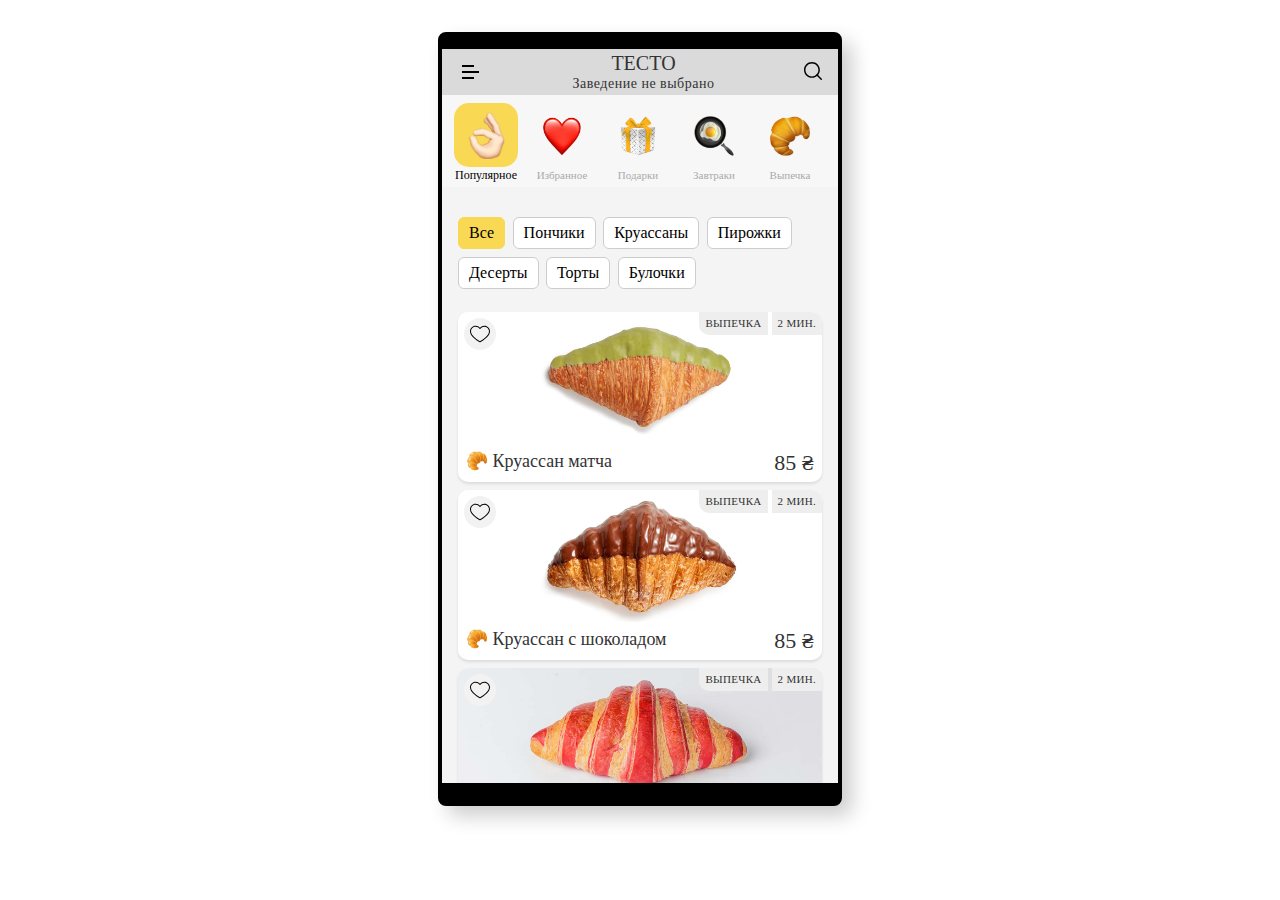
==== index.html @ 1c423b18 "Add files via upload" ====
<!DOCTYPE html>
<html lang="ru">
<head>
    <meta charset="UTF-8">
    <meta http-equiv="X-UA-Compatible" content="IE=edge">
    <meta name="viewport" content="width=device-width, initial-scale=1.0">
    <link rel="stylesheet" href="scss/styles.css">
    <title>ТЕСТО</title>
</head>
<body>
    <div class="site-container">
        
        <header class="header">
            <div class="container header__container">
                <button class="burger btn-reset header__burger">
                    <span class="burger__line burger__line--1"></span>
                    <span class="burger__line burger__line--2"></span>
                    <span class="burger__line burger__line--3"></span>
                </button>
                <div class="logo">
                    <a href="" class="logo header__logo">Тесто</a>
                    <span class="header__descr">Заведение не выбрано</span>
                </div>
                <form class="search-form" action="">
                    <button class="search-form__btn btn-reset"></button>
                </form>
            </div>
        </header>
        

        <div class="sticky-tabs">
            <ul class="tabs__nav tabs-nav">
                <li class="tabs-nav__item is-active">
                    <div class="tab-nav">
                        <div class="tab-nav__image tab-nav__image-pop"></div>
                    </div>
                    <h4 class="tab-nav__title">Популярное</h4>
                </li>
                <li class="tabs-nav__item">
                    <div class="tab-nav">
                        <div class="tab-nav__image tab-nav__image-fav"></div>
                    </div>
                    <h4 class="tab-nav__title">Избранное</h4>
                </li>
                <li class="tabs-nav__item">
                    <div class="tab-nav">
                        <div class="tab-nav__image tab-nav__image-gifts"></div>
                    </div>
                    <h4 class="tab-nav__title">Подарки</h4>
                </li>
                <li class="tabs-nav__item">
                    <div class="tab-nav">
                        <div class="tab-nav__image tab-nav__image-breakf"></div>
                    </div>
                    <h4 class="tab-nav__title">Завтраки</h4>
                </li>
                <li class="tabs-nav__item">
                    <div class="tab-nav">
                        <div class="tab-nav__image tab-nav__image-bakery"></div>
                    </div>
                    <h4 class="tab-nav__title">Выпечка</h4>
                </li>
                <li class="tabs-nav__item">
                    <div class="tab-nav">
                        <div class="tab-nav__image tab-nav__image-salads"></div>
                    </div>
                    <h4 class="tab-nav__title">Салаты</h4>
                </li>
                <li class="tabs-nav__item">
                    <div class="tab-nav">
                        <div class="tab-nav__image tab-nav__image-coffee"></div>
                    </div>
                    <h4 class="tab-nav__title">Кофе</h4>
                </li>
            </ul>
        </div>
        <div class="subtabs">
            <div class="container subtabs__container">
                <div class="subtabs__nav subtabs-nav">
                    <button class="btn-reset subtabs-nav__item is-active" data-tab-name="tab-1">Все</button>
                    <button class="btn-reset subtabs-nav__item" data-tab-name="tab-2">Пончики</button>
                    <button class="btn-reset subtabs-nav__item" data-tab-name="tab-3">Круассаны</button>
                    <button class="btn-reset subtabs-nav__item" data-tab-name="tab-4">Пирожки</button>
                    <button class="btn-reset subtabs-nav__item" data-tab-name="tab-5">Десерты</button>
                    <button class="btn-reset subtabs-nav__item" data-tab-name="tab-6">Торты</button>
                    <button class="btn-reset subtabs-nav__item" data-tab-name="tab-7">Булочки</button>
                </div>
                <div class="tabs__content">
                            <div class="tab is-active tab-1 tab-3">
                                <div class="card">
                                    <div class="card__image-wrapper image-matcha">
                                        <button class="image__like btn-reset">
                                            <div class="like-btn"></div>
                                        </button>
                                        <div class="image__labels">
                                            <div class="image__label image__label-category">Выпечка</div>
                                            <div class="image__label image__label-time">2 мин.</div>
                                        </div>
                                    </div>
                                    <div class="card__text-area">
                                        <div class="card__title"><a href="item.html">🥐 Круассан матча</a></div>
                                        <div class="card__price">85 ₴</div>
                                    </div>
                                </div>
                                
                                <div class="card">
                                    <div class="card__image-wrapper image-chocolate">
                                        <button class="image__like btn-reset">
                                            <div class="like-btn"></div>
                                        </button>
                                        <div class="image__labels">
                                            <div class="image__label image__label-category">Выпечка</div>
                                            <div class="image__label image__label-time">2 мин.</div>
                                        </div>
                                    </div>
                                    <div class="card__text-area">
                                        <div class="card__title">🥐 Круассан с шоколадом</div>
                                        <div class="card__price">85 ₴</div>
                                    </div>
                                </div>
                                <div class="card">
                                    <div class="card__image-wrapper image-rosamalina">
                                        <button class="image__like btn-reset">
                                            <div class="like-btn"></div>
                                        </button>
                                        <div class="image__labels">
                                            <div class="image__label image__label-category">Выпечка</div>
                                            <div class="image__label image__label-time">2 мин.</div>
                                        </div>
                                    </div>
                                    <div class="card__text-area">
                                        <div class="card__title">🥐 Круассан роза-малина</div>
                                        <div class="card__price">85 ₴</div>
                                    </div>
                                </div>
                                <div class="card">
                                    <div class="card__image-wrapper image-kokos">
                                        <button class="image__like btn-reset">
                                            <div class="like-btn"></div>
                                        </button>
                                        <div class="image__labels">
                                            <div class="image__label image__label-category">Выпечка</div>
                                            <div class="image__label image__label-time">2 мин.</div>
                                        </div>
                                    </div>
                                    <div class="card__text-area">
                                        <div class="card__title">🥐 Круассан с кокосом</div>
                                        <div class="card__price">85 ₴</div>
                                    </div>
                                </div>
                            </div>
        
                            <div class="tab tab-2">
                                <div class="card">
                                    <div class="card__image-wrapper image-ponchikKokos">
                                        <button class="image__like btn-reset">
                                            <div class="like-btn"></div>
                                        </button>
                                        <div class="image__labels">
                                            <div class="image__label image__label-category">Выпечка</div>
                                            <div class="image__label image__label-time">2 мин.</div>
                                        </div>
                                    </div>
                                    <div class="card__text-area">
                                        <div class="card__title">🥐 Пончик с кокосом и шокола..</div>
                                        <div class="card__price">85 ₴</div>
                                    </div>
                                </div>
                                <div class="card">
                                    <div class="card__image-wrapper image-ponchikMatcha">
                                        <button class="image__like btn-reset">
                                            <div class="like-btn"></div>
                                        </button>
                                        <div class="image__labels">
                                            <div class="image__label image__label-category">Выпечка</div>
                                            <div class="image__label image__label-time">2 мин.</div>
                                        </div>
                                    </div>
                                    <div class="card__text-area">
                                        <div class="card__title">🥐 Пончик матча</div>
                                        <div class="card__price">85 ₴</div>
                                    </div>
                                </div>
                                <div class="card">
                                    <div class="card__image-wrapper image-ponchikVishnia">
                                        <button class="image__like btn-reset">
                                            <div class="like-btn"></div>
                                        </button>
                                        <div class="image__labels">
                                            <div class="image__label image__label-category">Выпечка</div>
                                            <div class="image__label image__label-time">2 мин.</div>
                                        </div>
                                    </div>
                                    <div class="card__text-area">
                                        <div class="card__title">🥐 Пончик с вишней</div>
                                        <div class="card__price">85 ₴</div>
                                    </div>
                                </div>
                                <div class="card">
                                    <div class="card__image-wrapper image-ponchikCream">
                                        <button class="image__like btn-reset">
                                            <div class="like-btn"></div>
                                        </button>
                                        <div class="image__labels">
                                            <div class="image__label image__label-category">Выпечка</div>
                                            <div class="image__label image__label-time">2 мин.</div>
                                        </div>
                                    </div>
                                    <div class="card__text-area">
                                        <div class="card__title">🥐 Пончик с кремом</div>
                                        <div class="card__price">85 ₴</div>
                                    </div>
                                </div>
                                <div class="card">
                                    <div class="card__image-wrapper image-ponchik">
                                        <button class="image__like btn-reset">
                                            <div class="like-btn"></div>
                                        </button>
                                        <div class="image__labels">
                                            <div class="image__label image__label-category">Выпечка</div>
                                            <div class="image__label image__label-time">2 мин.</div>
                                        </div>
                                    </div>
                                    <div class="card__text-area">
                                        <div class="card__title">🥐 Пончик</div>
                                        <div class="card__price">85 ₴</div>
                                    </div>
                                </div>
                            </div>
                </div>
            </div>
        </div>
    </div>
    
    <script src="js/main.js"></script>
</body>
</html>
---- scss/styles.css ----
* {
  padding: 0;
  margin: 0;
  border: 0;
}

*, *:before, *:after {
  -webkit-box-sizing: border-box;
  box-sizing: border-box;
}

:focus, :active {
  outline: none;
}

a:focus, a:active {
  outline: none;
}

nav, footer, header, aside {
  display: block;
}

html, body {
  font-family: "Helvetica Neue";
  height: 100%;
  width: 100%;
  font-size: 100%;
  line-height: 1;
  font-size: 14px;
  -ms-text-size-adjust: 100%;
  -moz-text-size-adjust: 100%;
  -webkit-text-size-adjust: 100%;
}

input, button, textarea {
  font-family: inherit;
}

input::-ms-clear {
  display: none;
}

button {
  cursor: pointer;
}

button::-moz-focus-inner {
  padding: 0;
  border: 0;
}

a, a:visited {
  text-decoration: none;
}

a:hover {
  text-decoration: none;
}

ul li {
  list-style: none;
}

img {
  vertical-align: top;
}

h1, h2, h3, h4, h5, h6 {
  font-size: inherit;
  font-weight: 400;
}

body {
  margin: 0;
}

img {
  max-width: 100%;
}

a {
  color: inherit;
}

.site-container {
  position: relative;
  top: 32px;
  border-radius: 8px;
  border-color: #000;
  border-style: solid;
  border-width: 17px 4px 23px;
  background: #f4f4f4;
  -webkit-box-shadow: 10px 10px 20px rgba(0, 0, 0, 0.2);
          box-shadow: 10px 10px 20px rgba(0, 0, 0, 0.2);
  width: 404px;
  margin: 0 auto;
  color: #333;
  height: 86vh;
  -webkit-box-flex: 0;
      -ms-flex-positive: 0;
          flex-grow: 0;
  overflow-y: auto;
}

.is-hidden {
  display: none !important;
}

.btn-reset {
  border: none;
  background: transparent;
  cursor: pointer;
}

.container {
  margin: 0 auto;
  padding: 0 16px;
}

@media (max-width: 1024px) {
  .site-container {
    border-radius: 0;
    border: none;
    width: 100vw;
    -webkit-box-shadow: none;
            box-shadow: none;
    top: 0;
    height: 100vh;
  }
}
.header__container {
  display: -webkit-box;
  display: -ms-flexbox;
  display: flex;
  -webkit-box-align: center;
      -ms-flex-align: center;
          align-items: center;
  -webkit-box-pack: justify;
      -ms-flex-pack: justify;
          justify-content: space-between;
  background-color: #dadada;
  padding: 4px 16px;
}
.header__logo {
  font-size: 20px;
  text-transform: uppercase;
  font-weight: 500;
  margin-bottom: 4px;
}
.header__descr {
  font-weight: 200;
  letter-spacing: 0.5px;
}

.burger {
  display: -webkit-box;
  display: -ms-flexbox;
  display: flex;
  -webkit-box-orient: vertical;
  -webkit-box-direction: normal;
      -ms-flex-direction: column;
          flex-direction: column;
  padding: 4px;
}
.burger__line {
  height: 2px;
  background-color: black;
}
.burger__line:not(:last-child) {
  margin-bottom: 4px;
}
.burger__line--1 {
  width: 12px;
}
.burger__line--2 {
  width: 17px;
}
.burger__line--3 {
  width: 12px;
}

.logo {
  display: -webkit-box;
  display: -ms-flexbox;
  display: flex;
  -webkit-box-orient: vertical;
  -webkit-box-direction: normal;
      -ms-flex-direction: column;
          flex-direction: column;
  -webkit-box-align: center;
      -ms-flex-align: center;
          align-items: center;
}

.search-form__btn {
  background-image: url("../img/search.svg");
  background-size: cover;
  background-position: center;
  background-repeat: no-repeat;
  width: 18px;
  height: 18px;
}

.tabs-nav {
  display: -webkit-box;
  display: -ms-flexbox;
  display: flex;
  -webkit-box-align: center;
      -ms-flex-align: center;
          align-items: center;
  background-color: rgba(248, 248, 248, 0.7);
  padding: 8px 12px 6px;
  overflow-x: auto;
}
.tabs-nav__item {
  display: -webkit-box;
  display: -ms-flexbox;
  display: flex;
  -webkit-box-orient: vertical;
  -webkit-box-direction: normal;
      -ms-flex-direction: column;
          flex-direction: column;
  -webkit-box-align: center;
      -ms-flex-align: center;
          align-items: center;
  margin-right: 12px;
}

.is-active .tab-nav {
  width: 64px;
  background-color: #f9d953;
}
.is-active .tab-nav__image {
  width: 48px;
  height: 48px;
}
.is-active .tab-nav__title {
  font-size: 12px;
  color: black;
}

.tab-nav {
  width: 64px;
  height: 64px;
  border-radius: 15px;
  display: -webkit-box;
  display: -ms-flexbox;
  display: flex;
  -webkit-box-align: center;
      -ms-flex-align: center;
          align-items: center;
  -webkit-box-pack: center;
      -ms-flex-pack: center;
          justify-content: center;
  margin-bottom: 2px;
}
.tab-nav__image {
  width: 40px;
  height: 40px;
  background-position: center;
  background-size: cover;
  background-repeat: no-repeat;
}
.tab-nav__image-pop {
  background-image: url("../img/popular.png");
}
.tab-nav__image-fav {
  background-image: url("../img/heart.png");
}
.tab-nav__image-gifts {
  background-image: url("../img/gift.png");
}
.tab-nav__image-breakf {
  background-image: url("../img/breakfast.png");
}
.tab-nav__image-bakery {
  background-image: url("../img/bakery.png");
}
.tab-nav__image-salads {
  background-image: url("../img/salad.b04ea214.png");
}
.tab-nav__image-coffee {
  background-image: url("../img/hot-beverage_2615.2223457d.png");
}
.tab-nav__title {
  font-size: 11px;
  color: #aaa;
}

.cards {
  padding-bottom: 100px;
}
.cards__container {
  min-height: calc(100vh - 280px);
}

.card {
  margin-bottom: 8px;
  border-radius: 10px;
  background-color: white;
  -webkit-box-shadow: 0 2px 3px rgba(0, 0, 0, 0.1);
          box-shadow: 0 2px 3px rgba(0, 0, 0, 0.1);
}
.card__image-wrapper {
  position: relative;
  border-top-left-radius: 10px;
  border-top-right-radius: 10px;
  background-size: cover;
  background-position: center center;
  background-repeat: no-repeat;
  height: 132px;
  width: 100%;
  display: -webkit-box;
  display: -ms-flexbox;
  display: flex;
  -webkit-box-pack: justify;
      -ms-flex-pack: justify;
          justify-content: space-between;
}
.card__text-area {
  display: -webkit-box;
  display: -ms-flexbox;
  display: flex;
  -webkit-box-pack: justify;
      -ms-flex-pack: justify;
          justify-content: space-between;
  padding: 8px;
}
.card__title {
  font-size: 18px;
  padding-right: 10px;
}
.card__price {
  font-size: 22px;
}

.image-matcha {
  background-image: url("../img/matcha.jpeg");
}

.image-chocolate {
  background-image: url("../img/chocolate.jpeg");
}

.image-rosamalina {
  background-image: url("../img/kruassan-rosa-malina-w.jpeg");
}

.image-kokos {
  background-image: url("../img/croissant-coconut-w.jpeg");
}

.image-ponchikKokos {
  background-image: url("../img/ponchik-s-kokosom-w.jpeg");
}

.image-ponchikMatcha {
  background-image: url("../img/ponchik-matcha-w.jpeg");
}

.image-ponchikVishnia {
  background-image: url("../img/ponchik-s-vishney-w.jpeg");
}

.image-ponchikCream {
  background-image: url("../img/ponchik-s-kremom-w.jpeg");
}

.image-ponchik {
  background-image: url("../img/ponchik-w.jpeg");
}

.image__like {
  position: relative;
  margin-top: 6px;
  margin-left: 6px;
  display: -webkit-box;
  display: -ms-flexbox;
  display: flex;
  -webkit-box-align: center;
      -ms-flex-align: center;
          align-items: center;
  -webkit-box-pack: center;
      -ms-flex-pack: center;
          justify-content: center;
  background-color: #f2f2f2;
  width: 32px;
  height: 32px;
  border-radius: 50%;
}
.image__labels {
  display: -webkit-box;
  display: -ms-flexbox;
  display: flex;
  -webkit-box-pack: justify;
      -ms-flex-pack: justify;
          justify-content: space-between;
  -webkit-box-align: start;
      -ms-flex-align: start;
          align-items: flex-start;
  font-size: 11px;
  letter-spacing: 0.3px;
  text-transform: uppercase;
}
.image__label {
  padding: 6px;
  background-color: #eeeeee;
}
.image__label:not(:last-child) {
  margin-right: 4px;
}
.image__label-time {
  border-top-right-radius: 10px;
}
.image__label-category {
  border-bottom-left-radius: 10px;
}

.subtabs-nav {
  padding: 30px 0 15px;
}
.subtabs-nav__item {
  margin-right: 4px;
  margin-bottom: 8px;
  padding: 6px 10px;
  background: white;
  border: 1px solid #cdcdcd;
  border-radius: 6px;
  font-size: 16px;
}

.subtabs-nav__item.is-active {
  background-color: #f9d953;
  border: 1px solid #f9d953;
}

.tab {
  display: none;
}

.tab.is-active {
  display: block;
}

.like-btn {
  position: absolute;
  background-image: url("../img/unliked.svg");
  background-position: center center;
  background-size: cover;
  background-repeat: no-repeat;
  width: 20px;
  height: 20px;
}

.like-active {
  background-image: url("../img/liked.svg");
}

.item__container {
  padding: 0;
}

.big-image__image {
  position: relative;
  display: -webkit-box;
  display: -ms-flexbox;
  display: flex;
  -webkit-box-orient: vertical;
  -webkit-box-direction: normal;
      -ms-flex-direction: column;
          flex-direction: column;
  -webkit-box-pack: justify;
      -ms-flex-pack: justify;
          justify-content: space-between;
  height: 400px;
  background-image: url("../img/kruassan_matcha.jpeg");
  background-position: center;
  background-size: cover;
  background-repeat: no-repeat;
}
.big-image__top {
  display: -webkit-box;
  display: -ms-flexbox;
  display: flex;
  -webkit-box-pack: justify;
      -ms-flex-pack: justify;
          justify-content: space-between;
  -webkit-box-align: center;
      -ms-flex-align: center;
          align-items: center;
  padding: 16px;
}
.big-image__bottom {
  position: relative;
  bottom: -80px;
  height: 80px;
  background-color: white;
  position: relative;
  -webkit-box-shadow: 0px 1px 5px rgba(0, 0, 0, 0.1);
          box-shadow: 0px 1px 5px rgba(0, 0, 0, 0.1);
}

.text {
  display: -webkit-box;
  display: -ms-flexbox;
  display: flex;
  -webkit-box-pack: justify;
      -ms-flex-pack: justify;
          justify-content: space-between;
  -webkit-box-align: center;
      -ms-flex-align: center;
          align-items: center;
  padding: 16px;
}
.text__title {
  font-size: 22px;
  color: black;
}
.text__price {
  font-size: 22px;
  color: #666;
}

.back-btn {
  margin-top: 8px;
  width: 24px;
  height: 24px;
  background-image: url("../img/left-arrow.svg");
  background-position: center;
  background-size: cover;
  background-repeat: no-repeat;
}

.button {
  position: absolute;
  display: -webkit-box;
  display: -ms-flexbox;
  display: flex;
  -webkit-box-align: center;
      -ms-flex-align: center;
          align-items: center;
  -webkit-box-pack: center;
      -ms-flex-pack: center;
          justify-content: center;
  right: 12px;
  bottom: -22px;
  width: 50px;
  height: 50px;
  background-color: #24ae43;
  border-radius: 50%;
  -webkit-box-shadow: 0 4px 4px rgba(0, 0, 0, 0.25);
          box-shadow: 0 4px 4px rgba(0, 0, 0, 0.25);
}

.plus-btn {
  position: relative;
  width: 30px;
  height: 30px;
}
.plus-btn::before, .plus-btn::after {
  content: "";
  position: absolute;
  background-color: white;
}
.plus-btn::before {
  left: 50%;
  top: 4px;
  bottom: 4px;
  width: 4px;
  -webkit-transform: translateX(-50%);
          transform: translateX(-50%);
}
.plus-btn::after {
  top: 50%;
  left: 4px;
  right: 4px;
  height: 4px;
  -webkit-transform: translateY(-50%);
          transform: translateY(-50%);
}

.descr {
  padding: 120px 16px 60px;
  line-height: 130%;
}/*# sourceMappingURL=styles.css.map */
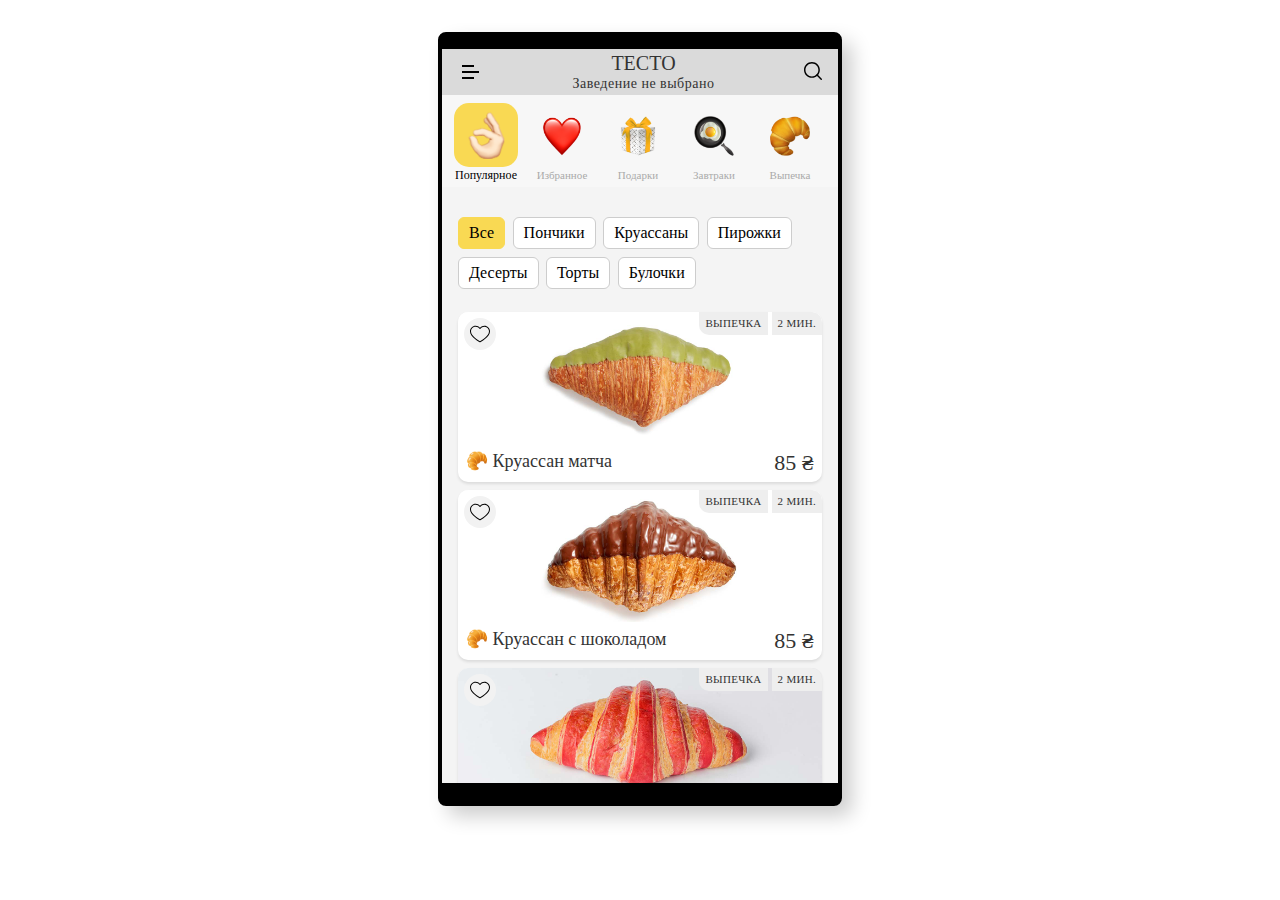
==== commit 47f101d2: "Add files via upload" ====
--- a/index.html
+++ b/index.html
@@ -77,13 +77,13 @@
         <div class="subtabs">
             <div class="container subtabs__container">
                 <div class="subtabs__nav subtabs-nav">
-                    <button class="btn-reset subtabs-nav__item is-active" data-tab-name="tab-1">Все</button>
-                    <button class="btn-reset subtabs-nav__item" data-tab-name="tab-2">Пончики</button>
-                    <button class="btn-reset subtabs-nav__item" data-tab-name="tab-3">Круассаны</button>
-                    <button class="btn-reset subtabs-nav__item" data-tab-name="tab-4">Пирожки</button>
-                    <button class="btn-reset subtabs-nav__item" data-tab-name="tab-5">Десерты</button>
-                    <button class="btn-reset subtabs-nav__item" data-tab-name="tab-6">Торты</button>
-                    <button class="btn-reset subtabs-nav__item" data-tab-name="tab-7">Булочки</button>
+                    <button class="btn-reset subtabs-nav__item subtabs-nav__item--1 is-active" data-tab-name="tab-1">Все</button>
+                    <button class="btn-reset subtabs-nav__item subtabs-nav__item--2" data-tab-name="tab-2">Пончики</button>
+                    <button class="btn-reset subtabs-nav__item subtabs-nav__item--3" data-tab-name="tab-3">Круассаны</button>
+                    <button class="btn-reset subtabs-nav__item subtabs-nav__item--4" data-tab-name="tab-4">Пирожки</button>
+                    <button class="btn-reset subtabs-nav__item subtabs-nav__item--5" data-tab-name="tab-5">Десерты</button>
+                    <button class="btn-reset subtabs-nav__item subtabs-nav__item--6" data-tab-name="tab-6">Торты</button>
+                    <button class="btn-reset subtabs-nav__item subtabs-nav__item--7" data-tab-name="tab-7">Булочки</button>
                 </div>
                 <div class="tabs__content">
                             <div class="tab is-active tab-1 tab-3">
@@ -162,7 +162,7 @@
                                         </div>
                                     </div>
                                     <div class="card__text-area">
-                                        <div class="card__title">🥐 Пончик с кокосом и шокола..</div>
+                                        <div class="card__title">🥐 Пончик с кокосом</div>
                                         <div class="card__price">85 ₴</div>
                                     </div>
                                 </div>
--- a/scss/styles.css
+++ b/scss/styles.css
@@ -212,6 +212,15 @@
   background-color: rgba(248, 248, 248, 0.7);
   padding: 8px 12px 6px;
   overflow-x: auto;
+  -webkit-animation-name: opacity;
+          animation-name: opacity;
+  -webkit-animation-duration: 0.4s;
+          animation-duration: 0.4s;
+  -webkit-animation-timing-function: linear;
+          animation-timing-function: linear;
+  -webkit-animation-delay: 50ms;
+          animation-delay: 50ms;
+  opacity: 100%;
 }
 .tabs-nav__item {
   display: -webkit-box;
@@ -227,9 +236,27 @@
   margin-right: 12px;
 }
 
+@-webkit-keyframes opacity {
+  0% {
+    opacity: 0;
+  }
+  100% {
+    opacity: 100%;
+  }
+}
+
+@keyframes opacity {
+  0% {
+    opacity: 0;
+  }
+  100% {
+    opacity: 100%;
+  }
+}
 .is-active .tab-nav {
-  width: 64px;
   background-color: #f9d953;
+  -webkit-transition: background-color 2s linear 0;
+  transition: background-color 2s linear 0;
 }
 .is-active .tab-nav__image {
   width: 48px;
@@ -301,6 +328,15 @@
   background-color: white;
   -webkit-box-shadow: 0 2px 3px rgba(0, 0, 0, 0.1);
           box-shadow: 0 2px 3px rgba(0, 0, 0, 0.1);
+  -webkit-transform: scale(1);
+          transform: scale(1);
+  opacity: 100%;
+  -webkit-animation-name: scale;
+          animation-name: scale;
+  -webkit-animation-duration: 0.3s;
+          animation-duration: 0.3s;
+  -webkit-animation-timing-function: ease-in-out;
+          animation-timing-function: ease-in-out;
 }
 .card__image-wrapper {
   position: relative;
@@ -335,6 +371,31 @@
   font-size: 22px;
 }
 
+@-webkit-keyframes scale {
+  0% {
+    -webkit-transform: scale(0.5);
+            transform: scale(0.5);
+    opacity: 0;
+  }
+  100% {
+    -webkit-transform: scale(1);
+            transform: scale(1);
+    opacity: 100%;
+  }
+}
+
+@keyframes scale {
+  0% {
+    -webkit-transform: scale(0.5);
+            transform: scale(0.5);
+    opacity: 0;
+  }
+  100% {
+    -webkit-transform: scale(1);
+            transform: scale(1);
+    opacity: 100%;
+  }
+}
 .image-matcha {
   background-image: url("../img/matcha.jpeg");
 }
@@ -428,8 +489,62 @@
   border: 1px solid #cdcdcd;
   border-radius: 6px;
   font-size: 16px;
-}
-
+  -webkit-animation-name: move;
+          animation-name: move;
+  -webkit-animation-duration: 0.4s;
+          animation-duration: 0.4s;
+  -webkit-animation-timing-function: ease-in-out;
+          animation-timing-function: ease-in-out;
+  -webkit-transform: translateX(0);
+          transform: translateX(0);
+  opacity: 100%;
+}
+.subtabs-nav__item--2 {
+  -webkit-animation-delay: 10ms;
+          animation-delay: 10ms;
+}
+.subtabs-nav__item--3 {
+  -webkit-animation-delay: 20ms;
+          animation-delay: 20ms;
+}
+.subtabs-nav__item--4 {
+  -webkit-animation-delay: 30ms;
+          animation-delay: 30ms;
+}
+.subtabs-nav__item--5 {
+  -webkit-animation-delay: 40ms;
+          animation-delay: 40ms;
+}
+.subtabs-nav__item--6 {
+  -webkit-animation-delay: 50ms;
+          animation-delay: 50ms;
+}
+.subtabs-nav__item--7 {
+  -webkit-animation-delay: 60ms;
+          animation-delay: 60ms;
+}
+
+@-webkit-keyframes move {
+  0% {
+    -webkit-transform: translateX(50px);
+            transform: translateX(50px);
+    opacity: 0;
+  }
+  100% {
+    opacity: 100%;
+  }
+}
+
+@keyframes move {
+  0% {
+    -webkit-transform: translateX(50px);
+            transform: translateX(50px);
+    opacity: 0;
+  }
+  100% {
+    opacity: 100%;
+  }
+}
 .subtabs-nav__item.is-active {
   background-color: #f9d953;
   border: 1px solid #f9d953;
